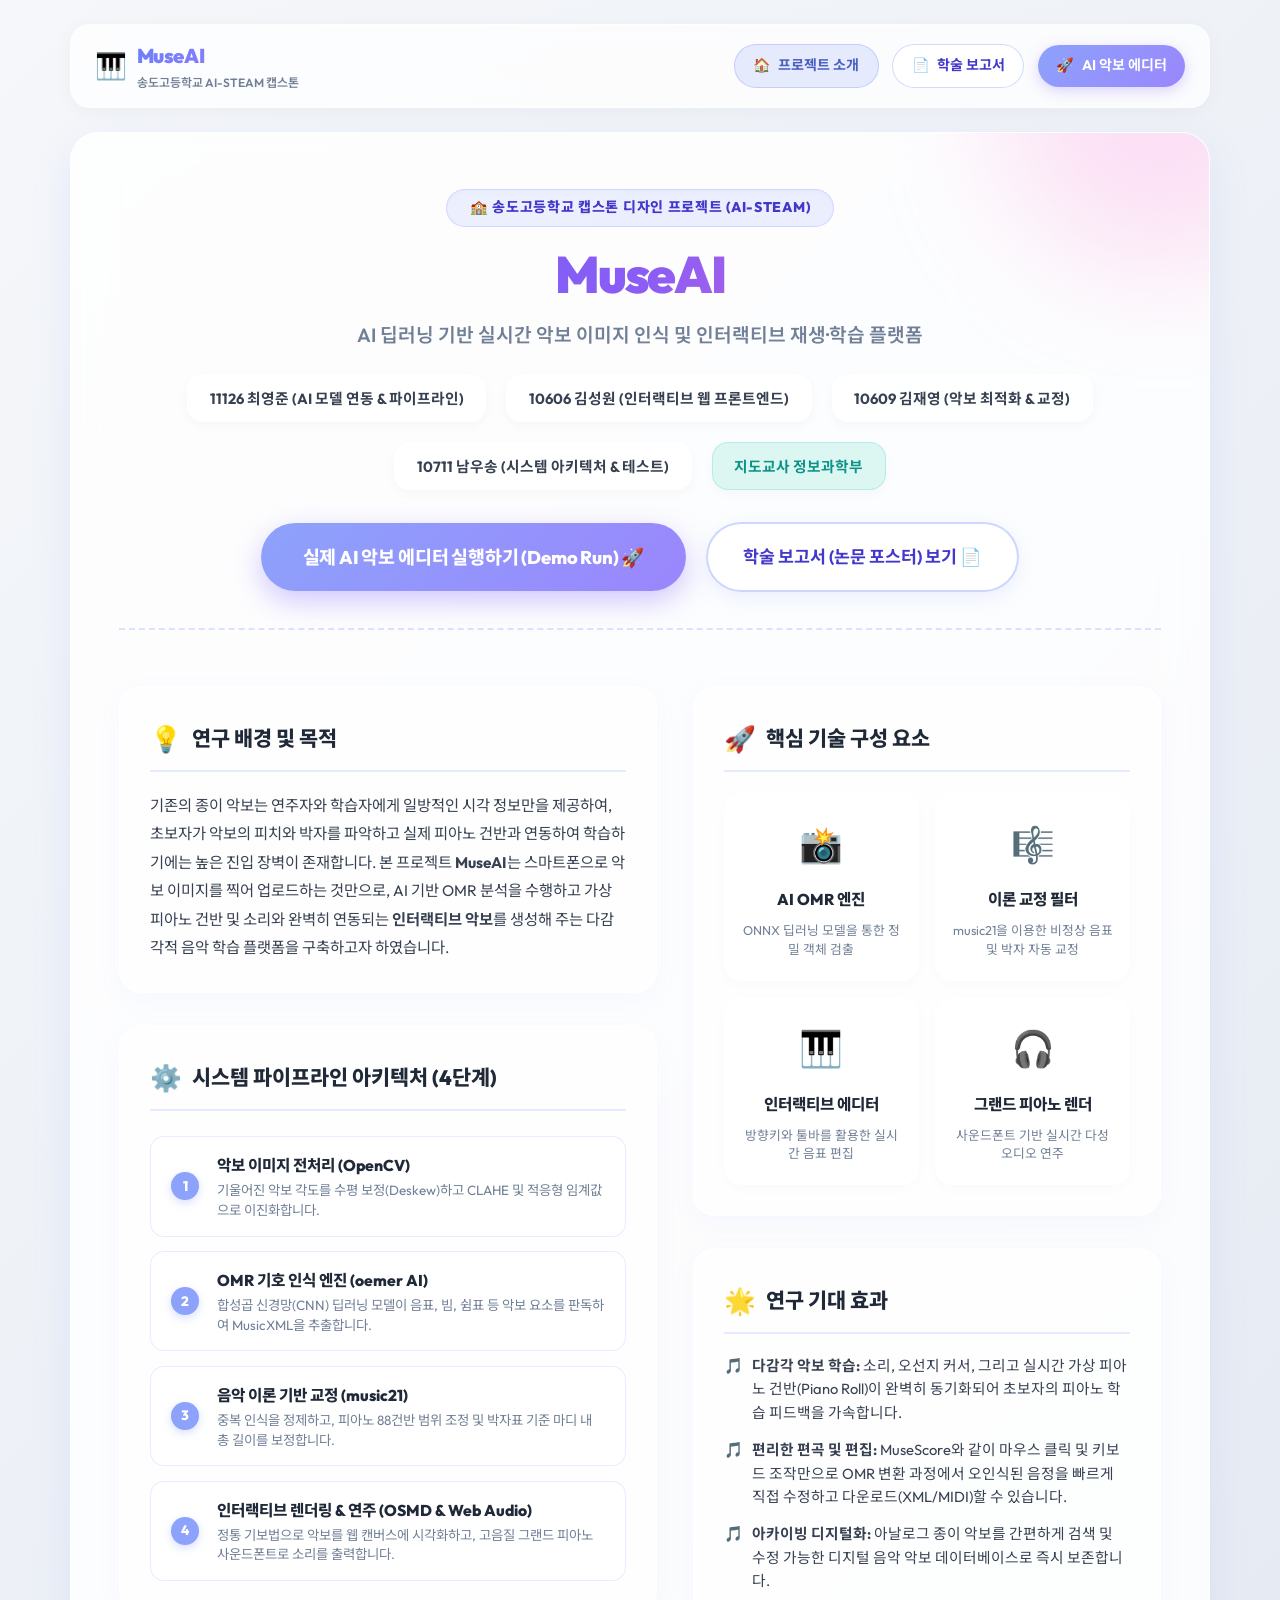
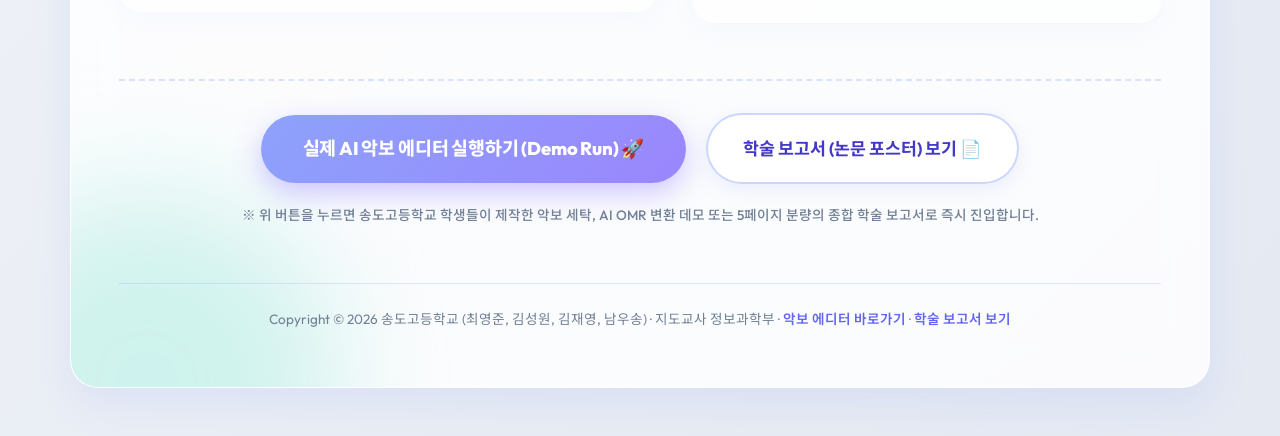
==== static/landing.html @ ded9f11a "feat: implement MuseAI landing page and academic paper poster report with seamless editor navigation" ====
<!DOCTYPE html>
<html lang="ko">
<head>
    <meta charset="UTF-8">
    <meta name="viewport" content="width=device-width, initial-scale=1.0">
    <title>MuseAI - AI 기반 악보 분석 및 인터랙티브 학습 플랫폼 (송도고등학교 AI-STEAM)</title>
    <meta name="description" content="송도고등학교 최영준, 김성원, 김재영, 남우송 학생의 AI-STEAM 악보 분석기(MuseAI) 프로젝트 소개 포스터 페이지입니다.">
    <link rel="preconnect" href="https://fonts.googleapis.com">
    <link rel="preconnect" href="https://fonts.gstatic.com" crossorigin>
    <link href="https://fonts.googleapis.com/css2?family=Outfit:wght@300;400;500;600;700;800;900&family=Noto+Sans+KR:wght@300;400;500;700;900&display=swap" rel="stylesheet">
    <style>
        /* === 파스텔 톤 프리미엄 스타일 정의 === */
        :root {
            --bg-gradient: linear-gradient(135deg, #f5f7fa 0%, #e4e9f2 100%);
            --primary-pastel: #8da2fb;
            --primary-pastel-hover: #7b91e8;
            --secondary-pastel: #a2e8dd;
            --accent-pastel: #fbc2eb;
            --text-main: #2d3748;
            --text-sub: #718096;
            --glass-card: rgba(255, 255, 255, 0.82);
            --glass-border: rgba(255, 255, 255, 0.7);
            --shadow-pastel: 0 14px 38px rgba(141, 162, 251, 0.16);
            --font-display: 'Outfit', 'Noto Sans KR', sans-serif;
        }

        * {
            box-sizing: border-box;
            margin: 0;
            padding: 0;
        }

        body {
            font-family: var(--font-display);
            background: var(--bg-gradient);
            color: var(--text-main);
            min-height: 100vh;
            line-height: 1.7;
            padding: 1.5rem 1rem 3rem 1rem;
            display: flex;
            flex-direction: column;
            align-items: center;
        }

        /* Top Nav Bar */
        .top-navbar {
            max-width: 1140px;
            width: 100%;
            display: flex;
            justify-content: space-between;
            align-items: center;
            padding: 0.85rem 1.5rem;
            margin-bottom: 1.5rem;
            background: rgba(255, 255, 255, 0.75);
            backdrop-filter: blur(16px);
            -webkit-backdrop-filter: blur(16px);
            border: 1px solid var(--glass-border);
            border-radius: 20px;
            box-shadow: 0 4px 20px rgba(0, 0, 0, 0.04);
        }

        .nav-brand {
            display: flex;
            align-items: center;
            gap: 0.6rem;
            text-decoration: none;
            color: inherit;
        }

        .nav-logo-icon {
            font-size: 1.6rem;
        }

        .nav-brand-title {
            font-size: 1.25rem;
            font-weight: 900;
            background: linear-gradient(120deg, #6c7ffa 0%, #a27bfc 100%);
            -webkit-background-clip: text;
            -webkit-text-fill-color: transparent;
            letter-spacing: -0.02em;
        }

        .nav-brand-sub {
            font-size: 0.75rem;
            color: var(--text-sub);
            font-weight: 600;
        }

        .nav-links {
            display: flex;
            align-items: center;
            gap: 0.85rem;
            list-style: none;
        }

        .nav-item-btn {
            display: inline-flex;
            align-items: center;
            gap: 0.45rem;
            padding: 0.55rem 1.15rem;
            border-radius: 30px;
            font-size: 0.88rem;
            font-weight: 700;
            text-decoration: none;
            transition: all 0.2s ease;
        }

        .nav-btn-active {
            background: rgba(141, 162, 251, 0.2);
            color: #4a5fc1;
            border: 1px solid rgba(141, 162, 251, 0.4);
        }

        .nav-btn-editor {
            background: linear-gradient(135deg, var(--primary-pastel) 0%, #9a86fd 100%);
            color: white;
            box-shadow: 0 4px 14px rgba(154, 134, 253, 0.35);
        }

        .nav-btn-editor:hover {
            transform: translateY(-2px);
            box-shadow: 0 6px 20px rgba(154, 134, 253, 0.5);
            background: linear-gradient(135deg, var(--primary-pastel-hover) 0%, #8771ea 100%);
        }

        .nav-btn-report {
            background: rgba(255, 255, 255, 0.85);
            color: #4338ca;
            border: 1px solid rgba(199, 210, 254, 0.8);
        }

        .nav-btn-report:hover {
            background: #ffffff;
            transform: translateY(-2px);
            box-shadow: 0 4px 12px rgba(141, 162, 251, 0.2);
        }

        .poster-container {
            max-width: 1140px;
            width: 100%;
            background: var(--glass-card);
            backdrop-filter: blur(20px);
            -webkit-backdrop-filter: blur(20px);
            border: 1px solid var(--glass-border);
            border-radius: 28px;
            box-shadow: var(--shadow-pastel);
            padding: 3.5rem 3rem;
            position: relative;
            overflow: hidden;
        }

        /* 장식용 파스텔 블러 구체 */
        .blur-circle {
            position: absolute;
            border-radius: 50%;
            filter: blur(60px);
            opacity: 0.5;
            z-index: -1;
        }
        .circle-1 {
            top: -10%;
            right: -10%;
            width: 320px;
            height: 320px;
            background: var(--accent-pastel);
        }
        .circle-2 {
            bottom: -10%;
            left: -10%;
            width: 380px;
            height: 380px;
            background: var(--secondary-pastel);
        }

        /* ===== HEADER SECTION ===== */
        .poster-header {
            text-align: center;
            margin-bottom: 3.5rem;
            border-bottom: 2px dashed rgba(141, 162, 251, 0.3);
            padding-bottom: 2.25rem;
            position: relative;
        }

        .school-tag {
            display: inline-block;
            background: rgba(141, 162, 251, 0.16);
            color: #4338ca;
            font-weight: 800;
            padding: 0.4rem 1.4rem;
            border-radius: 30px;
            font-size: 0.88rem;
            margin-bottom: 1.1rem;
            letter-spacing: 0.05em;
            box-shadow: inset 0 2px 4px rgba(0,0,0,0.02);
            border: 1px solid rgba(141, 162, 251, 0.3);
        }

        .project-title {
            font-size: 3.2rem;
            font-weight: 900;
            letter-spacing: -0.04em;
            line-height: 1.15;
            margin-bottom: 1rem;
            background: linear-gradient(120deg, #5b6df6 0%, #8b5cf6 50%, #f472b6 100%);
            -webkit-background-clip: text;
            -webkit-text-fill-color: transparent;
        }

        .project-subtitle {
            font-size: 1.2rem;
            color: var(--text-sub);
            font-weight: 600;
            max-width: 760px;
            margin: 0 auto 1.5rem auto;
            line-height: 1.6;
        }

        /* ===== TEAM MEMBERS INFO ===== */
        .team-banner {
            display: flex;
            justify-content: center;
            gap: 1.25rem;
            flex-wrap: wrap;
            margin-top: 1.5rem;
        }

        .member-card {
            background: rgba(255, 255, 255, 0.7);
            padding: 0.65rem 1.35rem;
            border-radius: 16px;
            border: 1px solid rgba(255, 255, 255, 0.9);
            font-size: 0.92rem;
            font-weight: 700;
            color: #374151;
            box-shadow: 0 4px 12px rgba(0,0,0,0.03);
            transition: transform 0.2s, box-shadow 0.2s;
        }
        .member-card:hover {
            transform: translateY(-2px);
            box-shadow: 0 6px 16px rgba(141, 162, 251, 0.15);
            background: #ffffff;
        }

        .advisor-badge {
            background: rgba(162, 232, 221, 0.35);
            border-color: rgba(162, 232, 221, 0.7);
            color: #0d9488;
        }

        /* ===== HERO ACTION BUTTONS ===== */
        .hero-actions {
            display: flex;
            gap: 1.25rem;
            justify-content: center;
            align-items: center;
            flex-wrap: wrap;
            margin-top: 2rem;
        }

        .btn-hero-primary {
            display: inline-flex;
            align-items: center;
            gap: 0.75rem;
            background: linear-gradient(135deg, var(--primary-pastel) 0%, #9a86fd 100%);
            color: white;
            text-decoration: none;
            font-size: 1.15rem;
            font-weight: 800;
            padding: 1.15rem 2.6rem;
            border-radius: 40px;
            box-shadow: 0 10px 28px rgba(154, 134, 253, 0.45);
            transition: all 0.25s cubic-bezier(0.4, 0, 0.2, 1);
            letter-spacing: -0.01em;
        }

        .btn-hero-primary:hover {
            transform: translateY(-3px) scale(1.02);
            box-shadow: 0 14px 34px rgba(154, 134, 253, 0.6);
            background: linear-gradient(135deg, var(--primary-pastel-hover) 0%, #8771ea 100%);
        }

        .btn-hero-secondary {
            display: inline-flex;
            align-items: center;
            gap: 0.75rem;
            background: rgba(255, 255, 255, 0.85);
            color: #4338ca;
            text-decoration: none;
            font-size: 1.08rem;
            font-weight: 700;
            padding: 1.15rem 2.2rem;
            border-radius: 40px;
            border: 2px solid rgba(199, 210, 254, 0.9);
            box-shadow: 0 6px 20px rgba(141, 162, 251, 0.15);
            transition: all 0.25s cubic-bezier(0.4, 0, 0.2, 1);
        }

        .btn-hero-secondary:hover {
            transform: translateY(-3px) scale(1.02);
            box-shadow: 0 10px 26px rgba(141, 162, 251, 0.28);
            background: #ffffff;
            border-color: #8da2fb;
        }

        /* ===== GRID LAYOUT ===== */
        .poster-grid {
            display: grid;
            grid-template-columns: 1.15fr 1fr;
            gap: 2.25rem;
            margin-bottom: 3.5rem;
        }

        @media (max-width: 900px) {
            .poster-grid {
                grid-template-columns: 1fr;
            }
            .poster-container {
                padding: 2.25rem 1.5rem;
            }
            .project-title {
                font-size: 2.4rem;
            }
        }

        .section-card {
            background: rgba(255, 255, 255, 0.55);
            border: 1px solid rgba(255, 255, 255, 0.85);
            border-radius: 22px;
            padding: 1.85rem;
            box-shadow: 0 8px 24px rgba(141, 162, 251, 0.05);
            display: flex;
            flex-direction: column;
            gap: 1.25rem;
            transition: transform 0.2s ease, box-shadow 0.2s ease;
        }

        .section-card:hover {
            background: rgba(255, 255, 255, 0.72);
            box-shadow: 0 12px 30px rgba(141, 162, 251, 0.1);
        }

        .section-card h3 {
            font-size: 1.3rem;
            font-weight: 800;
            color: #1f2937;
            display: flex;
            align-items: center;
            gap: 0.65rem;
            border-bottom: 2px solid rgba(141, 162, 251, 0.22);
            padding-bottom: 0.6rem;
        }

        .section-card h3 span {
            font-size: 1.6rem;
        }

        /* ===== SYSTEM ARCHITECTURE FLOW ===== */
        .flow-container {
            display: flex;
            flex-direction: column;
            gap: 0.9rem;
            margin-top: 0.35rem;
        }

        .flow-step {
            display: flex;
            align-items: center;
            gap: 1.1rem;
            background: rgba(255, 255, 255, 0.75);
            border-radius: 14px;
            padding: 0.95rem 1.3rem;
            border: 1px solid rgba(141, 162, 251, 0.2);
            transition: all 0.2s ease;
        }

        .flow-step:hover {
            transform: translateX(5px);
            background: #ffffff;
            box-shadow: 0 6px 16px rgba(141, 162, 251, 0.12);
        }

        .step-num {
            background: var(--primary-pastel);
            color: white;
            font-weight: 800;
            font-size: 0.85rem;
            width: 28px;
            height: 28px;
            border-radius: 50%;
            display: flex;
            align-items: center;
            justify-content: center;
            flex-shrink: 0;
            box-shadow: 0 3px 8px rgba(141, 162, 251, 0.35);
        }

        .step-info h4 {
            font-size: 0.98rem;
            font-weight: 800;
            color: #1f2937;
        }

        .step-info p {
            font-size: 0.84rem;
            color: var(--text-sub);
            margin-top: 0.15rem;
            line-height: 1.45;
        }

        /* ===== CORE TECH CARDS ===== */
        .tech-grid {
            display: grid;
            grid-template-columns: 1fr 1fr;
            gap: 1rem;
        }
        @media (max-width: 520px) {
            .tech-grid {
                grid-template-columns: 1fr;
            }
        }

        .tech-item {
            background: rgba(255, 255, 255, 0.7);
            border-radius: 18px;
            padding: 1.35rem 1rem;
            border: 1px solid rgba(255, 255, 255, 0.95);
            box-shadow: 0 4px 14px rgba(0,0,0,0.02);
            text-align: center;
            display: flex;
            flex-direction: column;
            align-items: center;
            gap: 0.5rem;
            transition: all 0.2s ease;
        }
        .tech-item:hover {
            transform: translateY(-4px);
            background: #ffffff;
            box-shadow: 0 8px 20px rgba(141, 162, 251, 0.15);
        }

        .tech-icon {
            font-size: 2.2rem;
            margin-bottom: 0.25rem;
        }

        .tech-item h4 {
            font-size: 0.98rem;
            font-weight: 800;
            color: #1f2937;
        }

        .tech-item p {
            font-size: 0.8rem;
            color: var(--text-sub);
            line-height: 1.45;
        }

        /* ===== TEXT STYLING ===== */
        .intro-text {
            font-size: 0.96rem;
            color: #374151;
            line-height: 1.85;
        }

        .bullet-list {
            list-style: none;
            display: flex;
            flex-direction: column;
            gap: 0.85rem;
        }

        .bullet-list li {
            position: relative;
            padding-left: 1.8rem;
            font-size: 0.92rem;
            color: #374151;
            line-height: 1.6;
        }

        .bullet-list li::before {
            content: "🎵";
            position: absolute;
            left: 0;
            font-size: 0.95rem;
        }

        /* ===== ACTION SECTION ===== */
        .action-banner {
            text-align: center;
            margin-top: 1.5rem;
            display: flex;
            flex-direction: column;
            align-items: center;
            gap: 1.25rem;
            padding-top: 2rem;
            border-top: 2px dashed rgba(141, 162, 251, 0.3);
        }

        .btn-hint {
            font-size: 0.85rem;
            color: var(--text-sub);
            font-weight: 500;
        }

        /* ===== FOOTER ===== */
        .poster-footer {
            text-align: center;
            margin-top: 3.5rem;
            font-size: 0.85rem;
            color: var(--text-sub);
            border-top: 1px solid rgba(141, 162, 251, 0.25);
            padding-top: 1.5rem;
        }

        .poster-footer a {
            color: #6366f1;
            text-decoration: none;
            font-weight: 600;
        }

        .poster-footer a:hover {
            text-decoration: underline;
        }
    </style>
</head>
<body>

<!-- ===== TOP NAVIGATION BAR ===== -->
<nav class="top-navbar">
    <a href="/" class="nav-brand">
        <span class="nav-logo-icon">🎹</span>
        <div>
            <div class="nav-brand-title">MuseAI</div>
            <div class="nav-brand-sub">송도고등학교 AI-STEAM 캡스톤</div>
        </div>
    </a>
    <ul class="nav-links">
        <li><a href="/" class="nav-item-btn nav-btn-active"><span>🏠</span> 프로젝트 소개</a></li>
        <li><a href="/report" class="nav-item-btn nav-btn-report"><span>📄</span> 학술 보고서</a></li>
        <li><a href="/editor" class="nav-item-btn nav-btn-editor"><span>🚀</span> AI 악보 에디터</a></li>
    </ul>
</nav>

<div class="poster-container">
    <!-- 배경 버블 -->
    <div class="blur-circle circle-1"></div>
    <div class="blur-circle circle-2"></div>

    <!-- Hidden OSMD Container to ensure test suite compatibility -->
    <div id="osmd-container" style="display:none;" aria-hidden="true"></div>

    <!-- ===== HEADER ===== -->
    <header class="poster-header">
        <div class="school-tag">🏫 송도고등학교 캡스톤 디자인 프로젝트 (AI-STEAM)</div>
        <h1 class="project-title">MuseAI</h1>
        <p class="project-subtitle">AI 딥러닝 기반 실시간 악보 이미지 인식 및 인터랙티브 재생·학습 플랫폼</p>
        
        <!-- 팀 배너 -->
        <div class="team-banner">
            <div class="member-card">11126 최영준 (AI 모델 연동 &amp; 파이프라인)</div>
            <div class="member-card">10606 김성원 (인터랙티브 웹 프론트엔드)</div>
            <div class="member-card">10609 김재영 (악보 최적화 &amp; 교정)</div>
            <div class="member-card">10711 남우송 (시스템 아키텍처 &amp; 테스트)</div>
            <div class="member-card advisor-badge">지도교사 정보과학부</div>
        </div>

        <!-- HERO CTAs -->
        <div class="hero-actions">
            <a href="/editor" class="btn-hero-primary">
                실제 AI 악보 에디터 실행하기 (Demo Run) 🚀
            </a>
            <a href="/report" class="btn-hero-secondary">
                학술 보고서 (논문 포스터) 보기 📄
            </a>
        </div>
    </header>

    <!-- ===== GRID BODY ===== -->
    <main class="poster-grid">
        
        <!-- Left: Introduction & System Flow -->
        <div style="display: flex; flex-direction: column; gap: 2rem;">
            
            <!-- 연구 목적 -->
            <section class="section-card">
                <h3><span>💡</span>연구 배경 및 목적</h3>
                <p class="intro-text">
                    기존의 종이 악보는 연주자와 학습자에게 일방적인 시각 정보만을 제공하여, 초보자가 악보의 피치와 박자를 파악하고 실제 피아노 건반과 연동하여 학습하기에는 높은 진입 장벽이 존재합니다. 
                    본 프로젝트 <strong>MuseAI</strong>는 스마트폰으로 악보 이미지를 찍어 업로드하는 것만으로, AI 기반 OMR 분석을 수행하고 가상 피아노 건반 및 소리와 완벽히 연동되는 <strong>인터랙티브 악보</strong>를 생성해 주는 다감각적 음악 학습 플랫폼을 구축하고자 하였습니다.
                </p>
            </section>

            <!-- 파이프라인 아키텍처 -->
            <section class="section-card">
                <h3><span>⚙️</span>시스템 파이프라인 아키텍처 (4단계)</h3>
                <div class="flow-container">
                    <div class="flow-step">
                        <div class="step-num">1</div>
                        <div class="step-info">
                            <h4>악보 이미지 전처리 (OpenCV)</h4>
                            <p>기울어진 악보 각도를 수평 보정(Deskew)하고 CLAHE 및 적응형 임계값으로 이진화합니다.</p>
                        </div>
                    </div>
                    <div class="flow-step">
                        <div class="step-num">2</div>
                        <div class="step-info">
                            <h4>OMR 기호 인식 엔진 (oemer AI)</h4>
                            <p>합성곱 신경망(CNN) 딥러닝 모델이 음표, 빔, 쉼표 등 악보 요소를 판독하여 MusicXML을 추출합니다.</p>
                        </div>
                    </div>
                    <div class="flow-step">
                        <div class="step-num">3</div>
                        <div class="step-info">
                            <h4>음악 이론 기반 교정 (music21)</h4>
                            <p>중복 인식을 정제하고, 피아노 88건반 범위 조정 및 박자표 기준 마디 내 총 길이를 보정합니다.</p>
                        </div>
                    </div>
                    <div class="flow-step">
                        <div class="step-num">4</div>
                        <div class="step-info">
                            <h4>인터랙티브 렌더링 &amp; 연주 (OSMD &amp; Web Audio)</h4>
                            <p>정통 기보법으로 악보를 웹 캔버스에 시각화하고, 고음질 그랜드 피아노 사운드폰트로 소리를 출력합니다.</p>
                        </div>
                    </div>
                </div>
            </section>

        </div>

        <!-- Right: Tech details & Expected Effects -->
        <div style="display: flex; flex-direction: column; gap: 2rem;">

            <!-- 핵심 기술 구성 요소 -->
            <section class="section-card">
                <h3><span>🚀</span>핵심 기술 구성 요소</h3>
                <div class="tech-grid">
                    <div class="tech-item">
                        <div class="tech-icon">📸</div>
                        <h4>AI OMR 엔진</h4>
                        <p>ONNX 딥러닝 모델을 통한 정밀 객체 검출</p>
                    </div>
                    <div class="tech-item">
                        <div class="tech-icon">🎼</div>
                        <h4>이론 교정 필터</h4>
                        <p>music21을 이용한 비정상 음표 및 박자 자동 교정</p>
                    </div>
                    <div class="tech-item">
                        <div class="tech-icon">🎹</div>
                        <h4>인터랙티브 에디터</h4>
                        <p>방향키와 툴바를 활용한 실시간 음표 편집</p>
                    </div>
                    <div class="tech-item">
                        <div class="tech-icon">🎧</div>
                        <h4>그랜드 피아노 렌더</h4>
                        <p>사운드폰트 기반 실시간 다성 오디오 연주</p>
                    </div>
                </div>
            </section>

            <!-- 기대 효과 -->
            <section class="section-card">
                <h3><span>🌟</span>연구 기대 효과</h3>
                <ul class="bullet-list">
                    <li><strong>다감각 악보 학습:</strong> 소리, 오선지 커서, 그리고 실시간 가상 피아노 건반(Piano Roll)이 완벽히 동기화되어 초보자의 피아노 학습 피드백을 가속합니다.</li>
                    <li><strong>편리한 편곡 및 편집:</strong> MuseScore와 같이 마우스 클릭 및 키보드 조작만으로 OMR 변환 과정에서 오인식된 음정을 빠르게 직접 수정하고 다운로드(XML/MIDI)할 수 있습니다.</li>
                    <li><strong>아카이빙 디지털화:</strong> 아날로그 종이 악보를 간편하게 검색 및 수정 가능한 디지털 음악 악보 데이터베이스로 즉시 보존합니다.</li>
                </ul>
            </section>

        </div>

    </main>

    <!-- ===== CALL TO ACTION ===== -->
    <section class="action-banner">
        <div style="display: flex; gap: 1.25rem; flex-wrap: wrap; justify-content: center; align-items: center;">
            <a href="/editor" class="btn-hero-primary">
                실제 AI 악보 에디터 실행하기 (Demo Run) 🚀
            </a>
            <a href="/report" class="btn-hero-secondary">
                학술 보고서 (논문 포스터) 보기 📄
            </a>
        </div>
        <p class="btn-hint">※ 위 버튼을 누르면 송도고등학교 학생들이 제작한 악보 세탁, AI OMR 변환 데모 또는 5페이지 분량의 종합 학술 보고서로 즉시 진입합니다.</p>
    </section>

    <!-- ===== FOOTER ===== -->
    <footer class="poster-footer">
        <p>Copyright © 2026 송도고등학교 (최영준, 김성원, 김재영, 남우송) · 지도교사 정보과학부 · <a href="/editor">악보 에디터 바로가기</a> · <a href="/report">학술 보고서 보기</a></p>
    </footer>
</div>

</body>
</html>
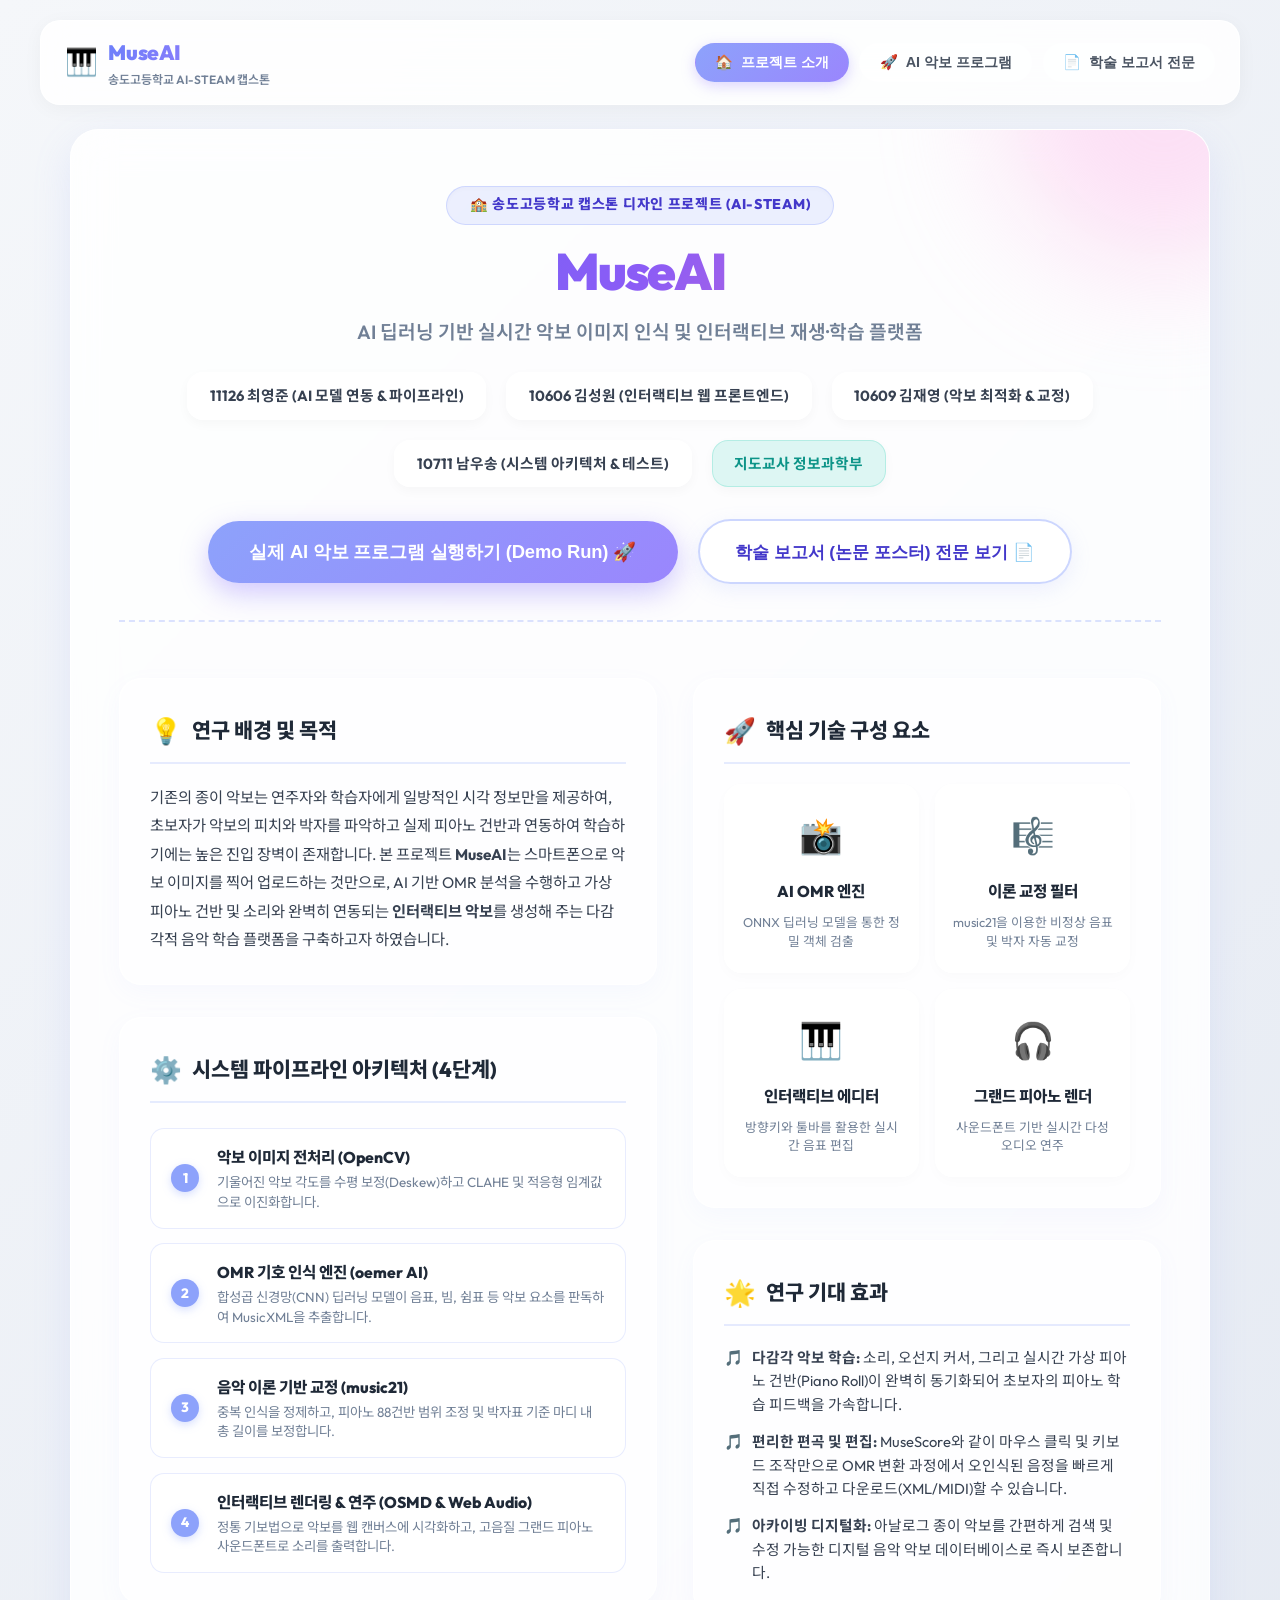
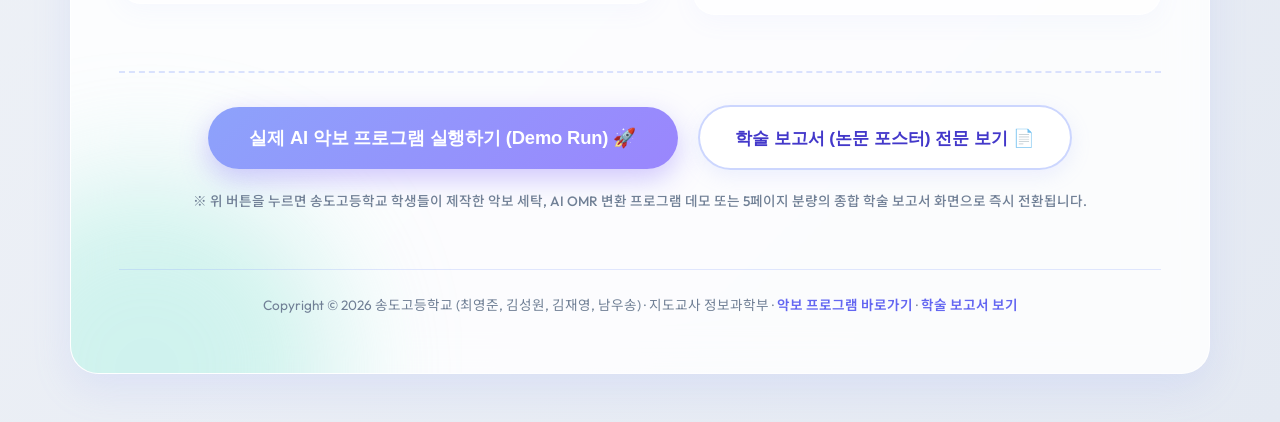
==== commit 7060defc: "feat: integrate program and academic report tabs directly into introduction page for Render deployme" ====
--- a/static/landing.html
+++ b/static/landing.html
@@ -18,7 +18,7 @@
             --accent-pastel: #fbc2eb;
             --text-main: #2d3748;
             --text-sub: #718096;
-            --glass-card: rgba(255, 255, 255, 0.82);
+            --glass-card: rgba(255, 255, 255, 0.84);
             --glass-border: rgba(255, 255, 255, 0.7);
             --shadow-pastel: 0 14px 38px rgba(141, 162, 251, 0.16);
             --font-display: 'Outfit', 'Noto Sans KR', sans-serif;
@@ -36,43 +36,47 @@
             color: var(--text-main);
             min-height: 100vh;
             line-height: 1.7;
-            padding: 1.5rem 1rem 3rem 1rem;
+            padding: 1.25rem 1rem 3rem 1rem;
             display: flex;
             flex-direction: column;
             align-items: center;
         }
 
-        /* Top Nav Bar */
+        /* ===== TOP NAVBAR WITH TABS ===== */
         .top-navbar {
-            max-width: 1140px;
+            max-width: 1200px;
             width: 100%;
             display: flex;
             justify-content: space-between;
             align-items: center;
             padding: 0.85rem 1.5rem;
             margin-bottom: 1.5rem;
-            background: rgba(255, 255, 255, 0.75);
+            background: rgba(255, 255, 255, 0.85);
             backdrop-filter: blur(16px);
             -webkit-backdrop-filter: blur(16px);
             border: 1px solid var(--glass-border);
             border-radius: 20px;
             box-shadow: 0 4px 20px rgba(0, 0, 0, 0.04);
+            position: sticky;
+            top: 0.75rem;
+            z-index: 1000;
         }
 
         .nav-brand {
             display: flex;
             align-items: center;
-            gap: 0.6rem;
+            gap: 0.65rem;
             text-decoration: none;
             color: inherit;
+            cursor: pointer;
         }
 
         .nav-logo-icon {
-            font-size: 1.6rem;
+            font-size: 1.65rem;
         }
 
         .nav-brand-title {
-            font-size: 1.25rem;
+            font-size: 1.3rem;
             font-weight: 900;
             background: linear-gradient(120deg, #6c7ffa 0%, #a27bfc 100%);
             -webkit-background-clip: text;
@@ -86,58 +90,150 @@
             font-weight: 600;
         }
 
-        .nav-links {
-            display: flex;
-            align-items: center;
-            gap: 0.85rem;
+        .nav-tabs {
+            display: flex;
+            align-items: center;
+            gap: 0.65rem;
             list-style: none;
         }
 
-        .nav-item-btn {
+        .tab-btn {
             display: inline-flex;
             align-items: center;
-            gap: 0.45rem;
-            padding: 0.55rem 1.15rem;
+            gap: 0.5rem;
+            padding: 0.55rem 1.2rem;
             border-radius: 30px;
-            font-size: 0.88rem;
+            font-size: 0.9rem;
             font-weight: 700;
             text-decoration: none;
-            transition: all 0.2s ease;
-        }
-
-        .nav-btn-active {
-            background: rgba(141, 162, 251, 0.2);
-            color: #4a5fc1;
-            border: 1px solid rgba(141, 162, 251, 0.4);
-        }
-
-        .nav-btn-editor {
+            cursor: pointer;
+            border: 1px solid transparent;
+            background: rgba(255, 255, 255, 0.6);
+            color: #4b5563;
+            transition: all 0.2s cubic-bezier(0.4, 0, 0.2, 1);
+        }
+
+        .tab-btn:hover {
+            background: rgba(255, 255, 255, 0.95);
+            color: #1f2937;
+            transform: translateY(-1px);
+        }
+
+        .tab-btn.active {
             background: linear-gradient(135deg, var(--primary-pastel) 0%, #9a86fd 100%);
             color: white;
             box-shadow: 0 4px 14px rgba(154, 134, 253, 0.35);
-        }
-
-        .nav-btn-editor:hover {
-            transform: translateY(-2px);
-            box-shadow: 0 6px 20px rgba(154, 134, 253, 0.5);
-            background: linear-gradient(135deg, var(--primary-pastel-hover) 0%, #8771ea 100%);
-        }
-
-        .nav-btn-report {
+            border-color: transparent;
+        }
+
+        @media (max-width: 768px) {
+            .top-navbar {
+                flex-direction: column;
+                gap: 0.75rem;
+                padding: 1rem;
+            }
+            .nav-tabs {
+                width: 100%;
+                justify-content: center;
+                flex-wrap: wrap;
+            }
+            .tab-btn {
+                padding: 0.45rem 0.85rem;
+                font-size: 0.82rem;
+            }
+        }
+
+        /* ===== VIEW PANELS ===== */
+        .view-panel {
+            display: none;
+            width: 100%;
+            max-width: 1200px;
+        }
+
+        .view-panel.active {
+            display: block;
+            animation: fadeIn 0.3s ease-out;
+        }
+
+        @keyframes fadeIn {
+            from { opacity: 0; transform: translateY(6px); }
+            to { opacity: 1; transform: translateY(0); }
+        }
+
+        /* ===== EMBEDDED IFRAME VIEWS (PROGRAM & REPORT) ===== */
+        .embedded-card {
+            background: var(--glass-card);
+            backdrop-filter: blur(20px);
+            -webkit-backdrop-filter: blur(20px);
+            border: 1px solid var(--glass-border);
+            border-radius: 24px;
+            box-shadow: var(--shadow-pastel);
+            padding: 1.25rem 1.5rem 1.5rem 1.5rem;
+            display: flex;
+            flex-direction: column;
+            gap: 1rem;
+        }
+
+        .embedded-toolbar {
+            display: flex;
+            justify-content: space-between;
+            align-items: center;
+            flex-wrap: wrap;
+            gap: 0.75rem;
+            padding-bottom: 0.75rem;
+            border-bottom: 1px solid rgba(141, 162, 251, 0.2);
+        }
+
+        .embedded-title {
+            display: flex;
+            align-items: center;
+            gap: 0.5rem;
+            font-size: 1.15rem;
+            font-weight: 800;
+            color: #1f2937;
+        }
+
+        .embedded-actions {
+            display: flex;
+            gap: 0.65rem;
+            align-items: center;
+        }
+
+        .btn-action-sm {
+            display: inline-flex;
+            align-items: center;
+            gap: 0.4rem;
+            padding: 0.45rem 1rem;
+            border-radius: 20px;
+            font-size: 0.82rem;
+            font-weight: 700;
+            text-decoration: none;
             background: rgba(255, 255, 255, 0.85);
             color: #4338ca;
             border: 1px solid rgba(199, 210, 254, 0.8);
-        }
-
-        .nav-btn-report:hover {
+            cursor: pointer;
+            transition: all 0.2s;
+        }
+        .btn-action-sm:hover {
             background: #ffffff;
-            transform: translateY(-2px);
-            box-shadow: 0 4px 12px rgba(141, 162, 251, 0.2);
-        }
-
+            transform: translateY(-1px);
+            box-shadow: 0 4px 10px rgba(141, 162, 251, 0.15);
+        }
+
+        .embedded-iframe {
+            width: 100%;
+            height: 88vh;
+            border: 1px solid rgba(226, 232, 240, 0.9);
+            border-radius: 16px;
+            background: #ffffff;
+            box-shadow: inset 0 2px 6px rgba(0,0,0,0.03);
+        }
+
+        /* ===== POSTER CONTAINER (INTRO VIEW) ===== */
         .poster-container {
             max-width: 1140px;
             width: 100%;
+            margin: 0 auto;
             background: var(--glass-card);
             backdrop-filter: blur(20px);
             -webkit-backdrop-filter: blur(20px);
@@ -271,6 +367,8 @@
             box-shadow: 0 10px 28px rgba(154, 134, 253, 0.45);
             transition: all 0.25s cubic-bezier(0.4, 0, 0.2, 1);
             letter-spacing: -0.01em;
+            cursor: pointer;
+            border: none;
         }
 
         .btn-hero-primary:hover {
@@ -293,6 +391,7 @@
             border: 2px solid rgba(199, 210, 254, 0.9);
             box-shadow: 0 6px 20px rgba(141, 162, 251, 0.15);
             transition: all 0.25s cubic-bezier(0.4, 0, 0.2, 1);
+            cursor: pointer;
         }
 
         .btn-hero-secondary:hover {
@@ -516,6 +615,7 @@
             color: #6366f1;
             text-decoration: none;
             font-weight: 600;
+            cursor: pointer;
         }
 
         .poster-footer a:hover {
@@ -525,170 +625,298 @@
 </head>
 <body>
 
-<!-- ===== TOP NAVIGATION BAR ===== -->
+<!-- ===== TOP NAVIGATION BAR WITH TABS ===== -->
 <nav class="top-navbar">
-    <a href="/" class="nav-brand">
+    <div class="nav-brand" onclick="switchTab('intro')">
         <span class="nav-logo-icon">🎹</span>
         <div>
             <div class="nav-brand-title">MuseAI</div>
             <div class="nav-brand-sub">송도고등학교 AI-STEAM 캡스톤</div>
         </div>
-    </a>
-    <ul class="nav-links">
-        <li><a href="/" class="nav-item-btn nav-btn-active"><span>🏠</span> 프로젝트 소개</a></li>
-        <li><a href="/report" class="nav-item-btn nav-btn-report"><span>📄</span> 학술 보고서</a></li>
-        <li><a href="/editor" class="nav-item-btn nav-btn-editor"><span>🚀</span> AI 악보 에디터</a></li>
+    </div>
+    <ul class="nav-tabs">
+        <li>
+            <button class="tab-btn active" id="tab-intro-btn" onclick="switchTab('intro')">
+                <span>🏠</span> 프로젝트 소개
+            </button>
+        </li>
+        <li>
+            <button class="tab-btn" id="tab-editor-btn" onclick="switchTab('editor')">
+                <span>🚀</span> AI 악보 프로그램
+            </button>
+        </li>
+        <li>
+            <button class="tab-btn" id="tab-report-btn" onclick="switchTab('report')">
+                <span>📄</span> 학술 보고서 전문
+            </button>
+        </li>
     </ul>
 </nav>
 
-<div class="poster-container">
-    <!-- 배경 버블 -->
-    <div class="blur-circle circle-1"></div>
-    <div class="blur-circle circle-2"></div>
-
-    <!-- Hidden OSMD Container to ensure test suite compatibility -->
-    <div id="osmd-container" style="display:none;" aria-hidden="true"></div>
-
-    <!-- ===== HEADER ===== -->
-    <header class="poster-header">
-        <div class="school-tag">🏫 송도고등학교 캡스톤 디자인 프로젝트 (AI-STEAM)</div>
-        <h1 class="project-title">MuseAI</h1>
-        <p class="project-subtitle">AI 딥러닝 기반 실시간 악보 이미지 인식 및 인터랙티브 재생·학습 플랫폼</p>
-        
-        <!-- 팀 배너 -->
-        <div class="team-banner">
-            <div class="member-card">11126 최영준 (AI 모델 연동 &amp; 파이프라인)</div>
-            <div class="member-card">10606 김성원 (인터랙티브 웹 프론트엔드)</div>
-            <div class="member-card">10609 김재영 (악보 최적화 &amp; 교정)</div>
-            <div class="member-card">10711 남우송 (시스템 아키텍처 &amp; 테스트)</div>
-            <div class="member-card advisor-badge">지도교사 정보과학부</div>
-        </div>
-
-        <!-- HERO CTAs -->
-        <div class="hero-actions">
-            <a href="/editor" class="btn-hero-primary">
-                실제 AI 악보 에디터 실행하기 (Demo Run) 🚀
-            </a>
-            <a href="/report" class="btn-hero-secondary">
-                학술 보고서 (논문 포스터) 보기 📄
-            </a>
-        </div>
-    </header>
-
-    <!-- ===== GRID BODY ===== -->
-    <main class="poster-grid">
-        
-        <!-- Left: Introduction & System Flow -->
-        <div style="display: flex; flex-direction: column; gap: 2rem;">
+<!-- Hidden OSMD Container to ensure test suite compatibility -->
+<div id="osmd-container" style="display:none;" aria-hidden="true"></div>
+
+<!-- ======================================================== -->
+<!-- VIEW 1: 프로젝트 소개 포스터 (기본 화면)                  -->
+<!-- ======================================================== -->
+<div id="view-intro" class="view-panel active">
+    <div class="poster-container">
+        <!-- 배경 버블 -->
+        <div class="blur-circle circle-1"></div>
+        <div class="blur-circle circle-2"></div>
+
+        <!-- ===== HEADER ===== -->
+        <header class="poster-header">
+            <div class="school-tag">🏫 송도고등학교 캡스톤 디자인 프로젝트 (AI-STEAM)</div>
+            <h1 class="project-title">MuseAI</h1>
+            <p class="project-subtitle">AI 딥러닝 기반 실시간 악보 이미지 인식 및 인터랙티브 재생·학습 플랫폼</p>
             
-            <!-- 연구 목적 -->
-            <section class="section-card">
-                <h3><span>💡</span>연구 배경 및 목적</h3>
-                <p class="intro-text">
-                    기존의 종이 악보는 연주자와 학습자에게 일방적인 시각 정보만을 제공하여, 초보자가 악보의 피치와 박자를 파악하고 실제 피아노 건반과 연동하여 학습하기에는 높은 진입 장벽이 존재합니다. 
-                    본 프로젝트 <strong>MuseAI</strong>는 스마트폰으로 악보 이미지를 찍어 업로드하는 것만으로, AI 기반 OMR 분석을 수행하고 가상 피아노 건반 및 소리와 완벽히 연동되는 <strong>인터랙티브 악보</strong>를 생성해 주는 다감각적 음악 학습 플랫폼을 구축하고자 하였습니다.
-                </p>
-            </section>
-
-            <!-- 파이프라인 아키텍처 -->
-            <section class="section-card">
-                <h3><span>⚙️</span>시스템 파이프라인 아키텍처 (4단계)</h3>
-                <div class="flow-container">
-                    <div class="flow-step">
-                        <div class="step-num">1</div>
-                        <div class="step-info">
-                            <h4>악보 이미지 전처리 (OpenCV)</h4>
-                            <p>기울어진 악보 각도를 수평 보정(Deskew)하고 CLAHE 및 적응형 임계값으로 이진화합니다.</p>
+            <!-- 팀 배너 -->
+            <div class="team-banner">
+                <div class="member-card">11126 최영준 (AI 모델 연동 &amp; 파이프라인)</div>
+                <div class="member-card">10606 김성원 (인터랙티브 웹 프론트엔드)</div>
+                <div class="member-card">10609 김재영 (악보 최적화 &amp; 교정)</div>
+                <div class="member-card">10711 남우송 (시스템 아키텍처 &amp; 테스트)</div>
+                <div class="member-card advisor-badge">지도교사 정보과학부</div>
+            </div>
+
+            <!-- HERO CTAs (소개 페이지 안에서 프로그램 및 보고서로 즉시 전환) -->
+            <div class="hero-actions">
+                <button onclick="switchTab('editor')" class="btn-hero-primary">
+                    실제 AI 악보 프로그램 실행하기 (Demo Run) 🚀
+                </button>
+                <button onclick="switchTab('report')" class="btn-hero-secondary">
+                    학술 보고서 (논문 포스터) 전문 보기 📄
+                </button>
+            </div>
+        </header>
+
+        <!-- ===== GRID BODY ===== -->
+        <main class="poster-grid">
+            
+            <!-- Left: Introduction & System Flow -->
+            <div style="display: flex; flex-direction: column; gap: 2rem;">
+                
+                <!-- 연구 목적 -->
+                <section class="section-card">
+                    <h3><span>💡</span>연구 배경 및 목적</h3>
+                    <p class="intro-text">
+                        기존의 종이 악보는 연주자와 학습자에게 일방적인 시각 정보만을 제공하여, 초보자가 악보의 피치와 박자를 파악하고 실제 피아노 건반과 연동하여 학습하기에는 높은 진입 장벽이 존재합니다. 
+                        본 프로젝트 <strong>MuseAI</strong>는 스마트폰으로 악보 이미지를 찍어 업로드하는 것만으로, AI 기반 OMR 분석을 수행하고 가상 피아노 건반 및 소리와 완벽히 연동되는 <strong>인터랙티브 악보</strong>를 생성해 주는 다감각적 음악 학습 플랫폼을 구축하고자 하였습니다.
+                    </p>
+                </section>
+
+                <!-- 파이프라인 아키텍처 -->
+                <section class="section-card">
+                    <h3><span>⚙️</span>시스템 파이프라인 아키텍처 (4단계)</h3>
+                    <div class="flow-container">
+                        <div class="flow-step">
+                            <div class="step-num">1</div>
+                            <div class="step-info">
+                                <h4>악보 이미지 전처리 (OpenCV)</h4>
+                                <p>기울어진 악보 각도를 수평 보정(Deskew)하고 CLAHE 및 적응형 임계값으로 이진화합니다.</p>
+                            </div>
+                        </div>
+                        <div class="flow-step">
+                            <div class="step-num">2</div>
+                            <div class="step-info">
+                                <h4>OMR 기호 인식 엔진 (oemer AI)</h4>
+                                <p>합성곱 신경망(CNN) 딥러닝 모델이 음표, 빔, 쉼표 등 악보 요소를 판독하여 MusicXML을 추출합니다.</p>
+                            </div>
+                        </div>
+                        <div class="flow-step">
+                            <div class="step-num">3</div>
+                            <div class="step-info">
+                                <h4>음악 이론 기반 교정 (music21)</h4>
+                                <p>중복 인식을 정제하고, 피아노 88건반 범위 조정 및 박자표 기준 마디 내 총 길이를 보정합니다.</p>
+                            </div>
+                        </div>
+                        <div class="flow-step">
+                            <div class="step-num">4</div>
+                            <div class="step-info">
+                                <h4>인터랙티브 렌더링 &amp; 연주 (OSMD &amp; Web Audio)</h4>
+                                <p>정통 기보법으로 악보를 웹 캔버스에 시각화하고, 고음질 그랜드 피아노 사운드폰트로 소리를 출력합니다.</p>
+                            </div>
                         </div>
                     </div>
-                    <div class="flow-step">
-                        <div class="step-num">2</div>
-                        <div class="step-info">
-                            <h4>OMR 기호 인식 엔진 (oemer AI)</h4>
-                            <p>합성곱 신경망(CNN) 딥러닝 모델이 음표, 빔, 쉼표 등 악보 요소를 판독하여 MusicXML을 추출합니다.</p>
+                </section>
+
+            </div>
+
+            <!-- Right: Tech details & Expected Effects -->
+            <div style="display: flex; flex-direction: column; gap: 2rem;">
+
+                <!-- 핵심 기술 구성 요소 -->
+                <section class="section-card">
+                    <h3><span>🚀</span>핵심 기술 구성 요소</h3>
+                    <div class="tech-grid">
+                        <div class="tech-item">
+                            <div class="tech-icon">📸</div>
+                            <h4>AI OMR 엔진</h4>
+                            <p>ONNX 딥러닝 모델을 통한 정밀 객체 검출</p>
+                        </div>
+                        <div class="tech-item">
+                            <div class="tech-icon">🎼</div>
+                            <h4>이론 교정 필터</h4>
+                            <p>music21을 이용한 비정상 음표 및 박자 자동 교정</p>
+                        </div>
+                        <div class="tech-item">
+                            <div class="tech-icon">🎹</div>
+                            <h4>인터랙티브 에디터</h4>
+                            <p>방향키와 툴바를 활용한 실시간 음표 편집</p>
+                        </div>
+                        <div class="tech-item">
+                            <div class="tech-icon">🎧</div>
+                            <h4>그랜드 피아노 렌더</h4>
+                            <p>사운드폰트 기반 실시간 다성 오디오 연주</p>
                         </div>
                     </div>
-                    <div class="flow-step">
-                        <div class="step-num">3</div>
-                        <div class="step-info">
-                            <h4>음악 이론 기반 교정 (music21)</h4>
-                            <p>중복 인식을 정제하고, 피아노 88건반 범위 조정 및 박자표 기준 마디 내 총 길이를 보정합니다.</p>
-                        </div>
-                    </div>
-                    <div class="flow-step">
-                        <div class="step-num">4</div>
-                        <div class="step-info">
-                            <h4>인터랙티브 렌더링 &amp; 연주 (OSMD &amp; Web Audio)</h4>
-                            <p>정통 기보법으로 악보를 웹 캔버스에 시각화하고, 고음질 그랜드 피아노 사운드폰트로 소리를 출력합니다.</p>
-                        </div>
-                    </div>
-                </div>
-            </section>
-
+                </section>
+
+                <!-- 기대 효과 -->
+                <section class="section-card">
+                    <h3><span>🌟</span>연구 기대 효과</h3>
+                    <ul class="bullet-list">
+                        <li><strong>다감각 악보 학습:</strong> 소리, 오선지 커서, 그리고 실시간 가상 피아노 건반(Piano Roll)이 완벽히 동기화되어 초보자의 피아노 학습 피드백을 가속합니다.</li>
+                        <li><strong>편리한 편곡 및 편집:</strong> MuseScore와 같이 마우스 클릭 및 키보드 조작만으로 OMR 변환 과정에서 오인식된 음정을 빠르게 직접 수정하고 다운로드(XML/MIDI)할 수 있습니다.</li>
+                        <li><strong>아카이빙 디지털화:</strong> 아날로그 종이 악보를 간편하게 검색 및 수정 가능한 디지털 음악 악보 데이터베이스로 즉시 보존합니다.</li>
+                    </ul>
+                </section>
+
+            </div>
+
+        </main>
+
+        <!-- ===== CALL TO ACTION ===== -->
+        <section class="action-banner">
+            <div style="display: flex; gap: 1.25rem; flex-wrap: wrap; justify-content: center; align-items: center;">
+                <button onclick="switchTab('editor')" class="btn-hero-primary">
+                    실제 AI 악보 프로그램 실행하기 (Demo Run) 🚀
+                </button>
+                <button onclick="switchTab('report')" class="btn-hero-secondary">
+                    학술 보고서 (논문 포스터) 전문 보기 📄
+                </button>
+            </div>
+            <p class="btn-hint">※ 위 버튼을 누르면 송도고등학교 학생들이 제작한 악보 세탁, AI OMR 변환 프로그램 데모 또는 5페이지 분량의 종합 학술 보고서 화면으로 즉시 전환됩니다.</p>
+        </section>
+
+        <!-- ===== FOOTER ===== -->
+        <footer class="poster-footer">
+            <p>Copyright © 2026 송도고등학교 (최영준, 김성원, 김재영, 남우송) · 지도교사 정보과학부 · <a onclick="switchTab('editor')">악보 프로그램 바로가기</a> · <a onclick="switchTab('report')">학술 보고서 보기</a></p>
+        </footer>
+    </div>
+</div>
+
+<!-- ======================================================== -->
+<!-- VIEW 2: AI 악보 에디터 프로그램                           -->
+<!-- ======================================================== -->
+<div id="view-editor" class="view-panel">
+    <div class="embedded-card">
+        <div class="embedded-toolbar">
+            <div class="embedded-title">
+                <span>🎹</span> MuseAI 인터랙티브 악보 프로그램 (Live Studio)
+            </div>
+            <div class="embedded-actions">
+                <button onclick="switchTab('intro')" class="btn-action-sm">
+                    <span>🏠</span> 소개 페이지로 돌아가기
+                </button>
+                <a href="/editor" target="_blank" class="btn-action-sm" title="새 브라우저 탭에서 전체화면으로 실행">
+                    <span>⛶</span> 새 창으로 열기 (/editor)
+                </a>
+            </div>
         </div>
-
-        <!-- Right: Tech details & Expected Effects -->
-        <div style="display: flex; flex-direction: column; gap: 2rem;">
-
-            <!-- 핵심 기술 구성 요소 -->
-            <section class="section-card">
-                <h3><span>🚀</span>핵심 기술 구성 요소</h3>
-                <div class="tech-grid">
-                    <div class="tech-item">
-                        <div class="tech-icon">📸</div>
-                        <h4>AI OMR 엔진</h4>
-                        <p>ONNX 딥러닝 모델을 통한 정밀 객체 검출</p>
-                    </div>
-                    <div class="tech-item">
-                        <div class="tech-icon">🎼</div>
-                        <h4>이론 교정 필터</h4>
-                        <p>music21을 이용한 비정상 음표 및 박자 자동 교정</p>
-                    </div>
-                    <div class="tech-item">
-                        <div class="tech-icon">🎹</div>
-                        <h4>인터랙티브 에디터</h4>
-                        <p>방향키와 툴바를 활용한 실시간 음표 편집</p>
-                    </div>
-                    <div class="tech-item">
-                        <div class="tech-icon">🎧</div>
-                        <h4>그랜드 피아노 렌더</h4>
-                        <p>사운드폰트 기반 실시간 다성 오디오 연주</p>
-                    </div>
-                </div>
-            </section>
-
-            <!-- 기대 효과 -->
-            <section class="section-card">
-                <h3><span>🌟</span>연구 기대 효과</h3>
-                <ul class="bullet-list">
-                    <li><strong>다감각 악보 학습:</strong> 소리, 오선지 커서, 그리고 실시간 가상 피아노 건반(Piano Roll)이 완벽히 동기화되어 초보자의 피아노 학습 피드백을 가속합니다.</li>
-                    <li><strong>편리한 편곡 및 편집:</strong> MuseScore와 같이 마우스 클릭 및 키보드 조작만으로 OMR 변환 과정에서 오인식된 음정을 빠르게 직접 수정하고 다운로드(XML/MIDI)할 수 있습니다.</li>
-                    <li><strong>아카이빙 디지털화:</strong> 아날로그 종이 악보를 간편하게 검색 및 수정 가능한 디지털 음악 악보 데이터베이스로 즉시 보존합니다.</li>
-                </ul>
-            </section>
-
+        <iframe src="/editor" class="embedded-iframe" id="editor-iframe" title="MuseAI Interactive Sheet Music Studio"></iframe>
+    </div>
+</div>
+
+<!-- ======================================================== -->
+<!-- VIEW 3: 학술 보고서 전문 (논문 포스터)                    -->
+<!-- ======================================================== -->
+<div id="view-report" class="view-panel">
+    <div class="embedded-card">
+        <div class="embedded-toolbar">
+            <div class="embedded-title">
+                <span>📄</span> MuseAI 종합 학술 보고서 (논문 포스터 전문)
+            </div>
+            <div class="embedded-actions">
+                <button onclick="switchTab('intro')" class="btn-action-sm">
+                    <span>🏠</span> 소개 페이지로 돌아가기
+                </button>
+                <button onclick="printReport()" class="btn-action-sm">
+                    <span>🖨️</span> 보고서 인쇄
+                </button>
+                <a href="/report" target="_blank" class="btn-action-sm" title="새 브라우저 탭에서 전체화면으로 열기">
+                    <span>⛶</span> 새 창으로 열기 (/report)
+                </a>
+            </div>
         </div>
-
-    </main>
-
-    <!-- ===== CALL TO ACTION ===== -->
-    <section class="action-banner">
-        <div style="display: flex; gap: 1.25rem; flex-wrap: wrap; justify-content: center; align-items: center;">
-            <a href="/editor" class="btn-hero-primary">
-                실제 AI 악보 에디터 실행하기 (Demo Run) 🚀
-            </a>
-            <a href="/report" class="btn-hero-secondary">
-                학술 보고서 (논문 포스터) 보기 📄
-            </a>
-        </div>
-        <p class="btn-hint">※ 위 버튼을 누르면 송도고등학교 학생들이 제작한 악보 세탁, AI OMR 변환 데모 또는 5페이지 분량의 종합 학술 보고서로 즉시 진입합니다.</p>
-    </section>
-
-    <!-- ===== FOOTER ===== -->
-    <footer class="poster-footer">
-        <p>Copyright © 2026 송도고등학교 (최영준, 김성원, 김재영, 남우송) · 지도교사 정보과학부 · <a href="/editor">악보 에디터 바로가기</a> · <a href="/report">학술 보고서 보기</a></p>
-    </footer>
+        <iframe src="/report" class="embedded-iframe" id="report-iframe" title="MuseAI Academic Report"></iframe>
+    </div>
 </div>
+
+<!-- ===== TAB SWITCHER SCRIPT ===== -->
+<script>
+    function switchTab(tabName) {
+        // Hide all views
+        document.querySelectorAll('.view-panel').forEach(function(panel) {
+            panel.classList.remove('active');
+        });
+
+        // Deactivate all buttons
+        document.querySelectorAll('.tab-btn').forEach(function(btn) {
+            btn.classList.remove('active');
+        });
+
+        if (tabName === 'editor') {
+            document.getElementById('view-editor').classList.add('active');
+            document.getElementById('tab-editor-btn').classList.add('active');
+            window.location.hash = '#editor';
+        } else if (tabName === 'report') {
+            document.getElementById('view-report').classList.add('active');
+            document.getElementById('tab-report-btn').classList.add('active');
+            window.location.hash = '#report';
+        } else {
+            document.getElementById('view-intro').classList.add('active');
+            document.getElementById('tab-intro-btn').classList.add('active');
+            window.location.hash = '#intro';
+        }
+
+        // Scroll to top smoothly
+        window.scrollTo({ top: 0, behavior: 'smooth' });
+    }
+
+    function printReport() {
+        var reportIframe = document.getElementById('report-iframe');
+        if (reportIframe && reportIframe.contentWindow) {
+            reportIframe.contentWindow.print();
+        } else {
+            window.open('/report', '_blank');
+        }
+    }
+
+    // Handle hash on initial page load
+    window.addEventListener('DOMContentLoaded', function() {
+        var hash = window.location.hash;
+        if (hash === '#editor') {
+            switchTab('editor');
+        } else if (hash === '#report') {
+            switchTab('report');
+        } else {
+            switchTab('intro');
+        }
+    });
+
+    window.addEventListener('hashchange', function() {
+        var hash = window.location.hash;
+        if (hash === '#editor') {
+            switchTab('editor');
+        } else if (hash === '#report') {
+            switchTab('report');
+        } else {
+            switchTab('intro');
+        }
+    });
+</script>
 
 </body>
 </html>
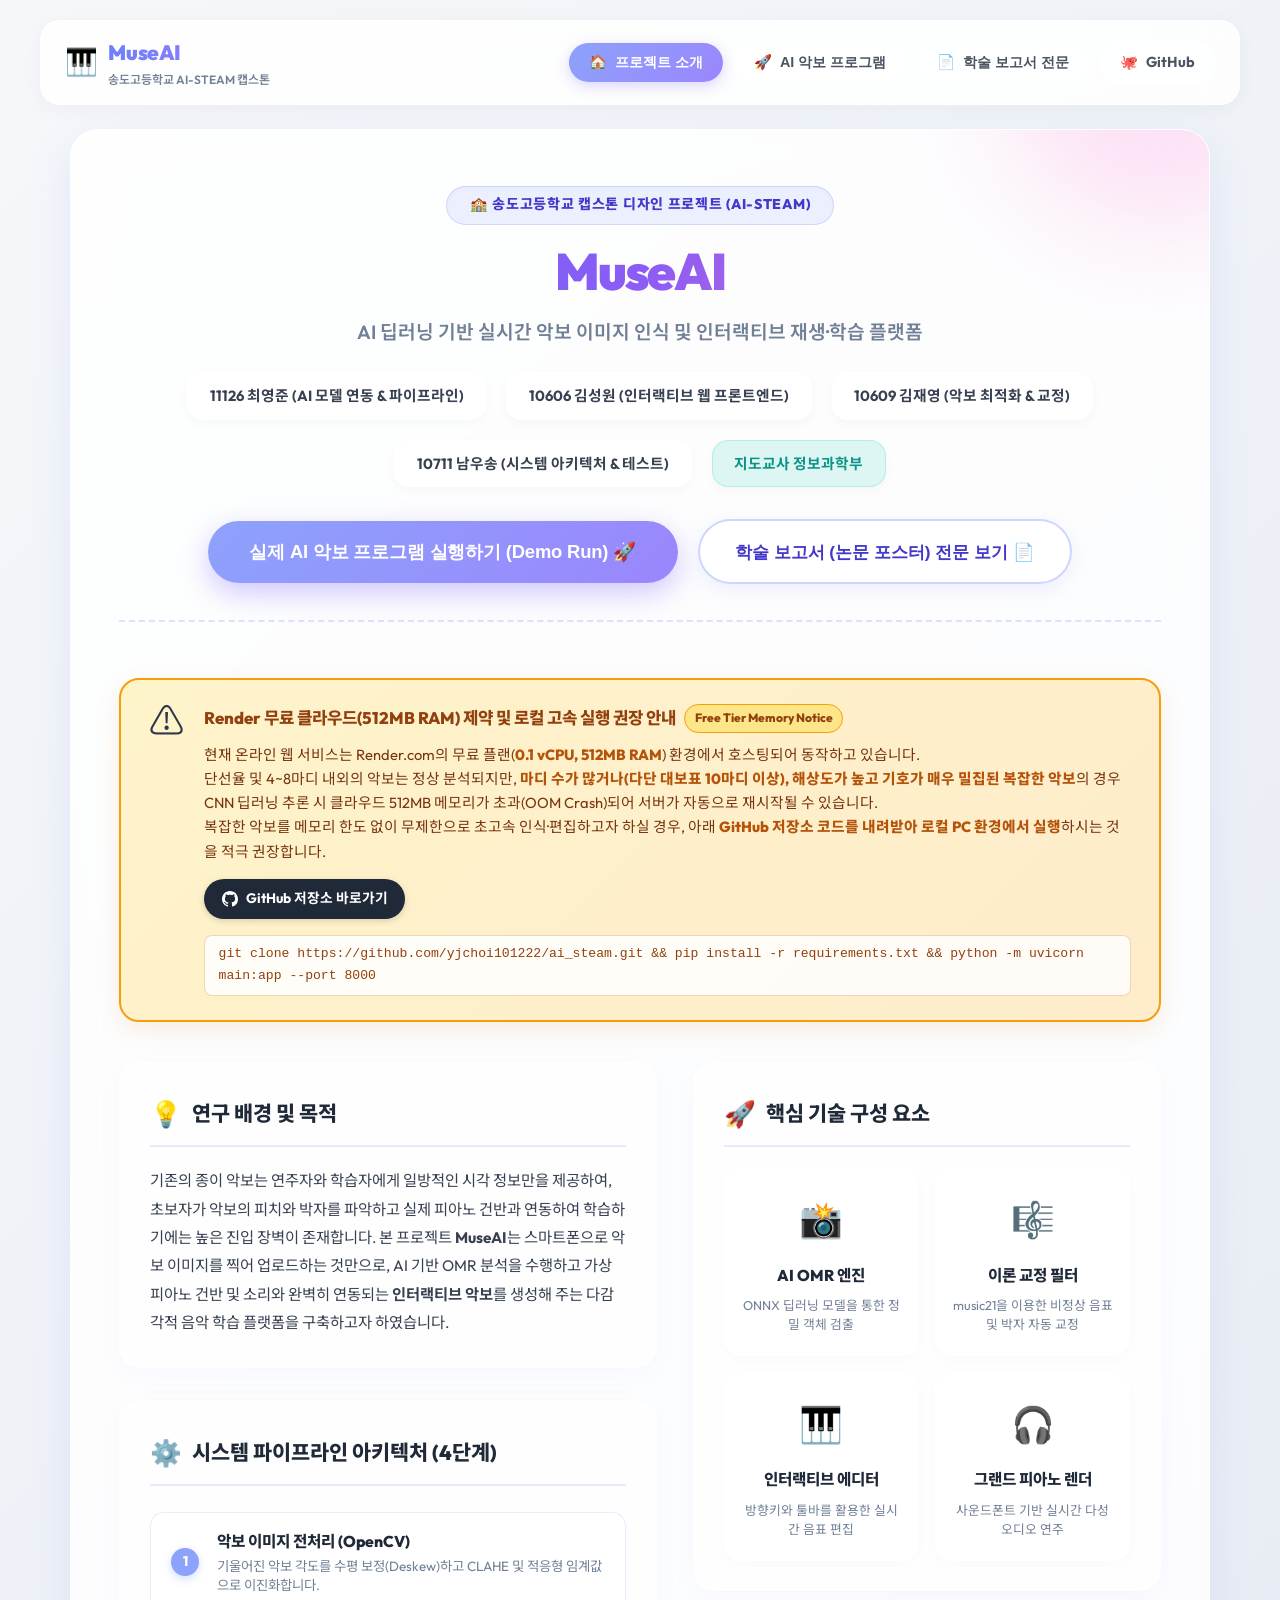
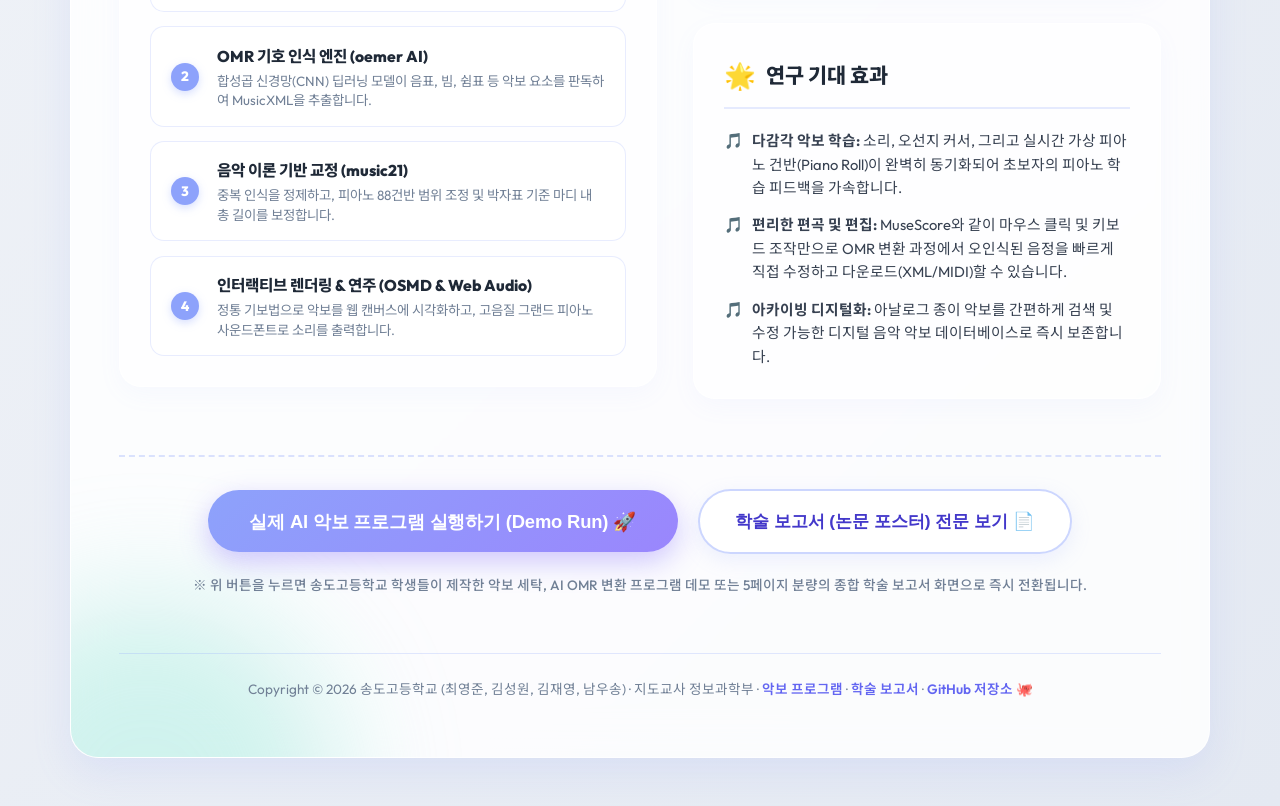
==== commit bc1b58c4: "docs: add GitHub links and cloud memory limitation notice with local execution guide" ====
--- a/static/landing.html
+++ b/static/landing.html
@@ -599,6 +599,104 @@
             font-size: 0.85rem;
             color: var(--text-sub);
             font-weight: 500;
+        }
+
+        /* ===== RENDER CLOUD MEMORY NOTICE BANNER ===== */
+        .render-notice-banner {
+            background: linear-gradient(135deg, rgba(254, 243, 199, 0.95) 0%, rgba(254, 235, 200, 0.95) 100%);
+            border: 2px solid #f59e0b;
+            border-radius: 20px;
+            padding: 1.5rem 1.75rem;
+            margin: 2rem 0 2.5rem 0;
+            display: flex;
+            gap: 1.25rem;
+            align-items: flex-start;
+            box-shadow: 0 8px 24px rgba(217, 119, 6, 0.12);
+        }
+
+        .notice-icon {
+            font-size: 2.2rem;
+            line-height: 1;
+            flex-shrink: 0;
+        }
+
+        .notice-content {
+            display: flex;
+            flex-direction: column;
+            gap: 0.6rem;
+            flex: 1;
+        }
+
+        .notice-title {
+            font-size: 1.05rem;
+            font-weight: 800;
+            color: #92400e;
+            display: flex;
+            align-items: center;
+            gap: 0.5rem;
+            flex-wrap: wrap;
+        }
+
+        .notice-badge {
+            background: #fde68a;
+            color: #92400e;
+            font-size: 0.75rem;
+            font-weight: 800;
+            padding: 0.2rem 0.6rem;
+            border-radius: 20px;
+            border: 1px solid #f59e0b;
+        }
+
+        .notice-desc {
+            font-size: 0.92rem;
+            color: #78350f;
+            line-height: 1.65;
+        }
+
+        .notice-desc strong {
+            color: #b45309;
+            font-weight: 800;
+        }
+
+        .notice-actions {
+            display: flex;
+            align-items: center;
+            gap: 1rem;
+            flex-wrap: wrap;
+            margin-top: 0.35rem;
+        }
+
+        .btn-notice-gh {
+            display: inline-flex;
+            align-items: center;
+            gap: 0.5rem;
+            background: #1f2937;
+            color: #ffffff;
+            font-size: 0.86rem;
+            font-weight: 700;
+            padding: 0.5rem 1.1rem;
+            border-radius: 20px;
+            text-decoration: none;
+            transition: all 0.2s ease;
+            box-shadow: 0 2px 6px rgba(0, 0, 0, 0.15);
+        }
+
+        .btn-notice-gh:hover {
+            background: #111827;
+            transform: translateY(-2px);
+            box-shadow: 0 4px 12px rgba(0, 0, 0, 0.25);
+        }
+
+        .notice-code {
+            font-family: 'Fira Code', monospace;
+            background: rgba(255, 255, 255, 0.85);
+            border: 1px solid rgba(217, 119, 6, 0.3);
+            color: #92400e;
+            padding: 0.45rem 0.85rem;
+            border-radius: 8px;
+            font-size: 0.82rem;
+            overflow-x: auto;
+            max-width: 100%;
         }
 
         /* ===== FOOTER ===== */
@@ -650,6 +748,11 @@
                 <span>📄</span> 학술 보고서 전문
             </button>
         </li>
+        <li>
+            <a href="https://github.com/yjchoi101222/ai_steam" target="_blank" class="tab-btn" style="text-decoration: none;">
+                <span>🐙</span> GitHub
+            </a>
+        </li>
     </ul>
 </nav>
 
@@ -690,6 +793,31 @@
                 </button>
             </div>
         </header>
+
+        <!-- ⚠️ Render 클라우드 메모리(512MB) 제약 및 로컬 구동 권장 안내 배너 -->
+        <div class="render-notice-banner">
+            <div class="notice-icon">⚠️</div>
+            <div class="notice-content">
+                <div class="notice-title">
+                    <span>Render 무료 클라우드(512MB RAM) 제약 및 로컬 고속 실행 권장 안내</span>
+                    <span class="notice-badge">Free Tier Memory Notice</span>
+                </div>
+                <p class="notice-desc">
+                    현재 온라인 웹 서비스는 Render.com의 무료 플랜(<strong>0.1 vCPU, 512MB RAM</strong>) 환경에서 호스팅되어 동작하고 있습니다.
+                    <br>
+                    단선율 및 4~8마디 내외의 악보는 정상 분석되지만, <strong>마디 수가 많거나(다단 대보표 10마디 이상), 해상도가 높고 기호가 매우 밀집된 복잡한 악보</strong>의 경우 CNN 딥러닝 추론 시 클라우드 512MB 메모리가 초과(OOM Crash)되어 서버가 자동으로 재시작될 수 있습니다.
+                    <br>
+                    복잡한 악보를 메모리 한도 없이 무제한으로 초고속 인식·편집하고자 하실 경우, 아래 <strong>GitHub 저장소 코드를 내려받아 로컬 PC 환경에서 실행</strong>하시는 것을 적극 권장합니다.
+                </p>
+                <div class="notice-actions">
+                    <a href="https://github.com/yjchoi101222/ai_steam" target="_blank" class="btn-notice-gh">
+                        <svg width="16" height="16" viewBox="0 0 24 24" fill="currentColor"><path d="M12 0C5.37 0 0 5.37 0 12c0 5.31 3.435 9.795 8.205 11.385.6.105.825-.255.825-.57 0-.285-.015-1.23-.015-2.235-3.015.555-3.795-.735-4.035-1.41-.135-.345-.72-1.41-1.23-1.695-.42-.225-1.02-.78-.015-.795.945-.015 1.62.87 1.845 1.23 1.08 1.815 2.805 1.305 3.495.99.105-.78.42-1.305.765-1.605-2.67-.3-5.46-1.335-5.46-5.925 0-1.305.465-2.385 1.23-3.225-.12-.3-.54-1.53.12-3.18 0 0 1.005-.315 3.3 1.23.96-.27 1.98-.405 3-.405s2.04.135 3 .405c2.295-1.56 3.3-1.23 3.3-1.23.66 1.65.24 2.88.12 3.18.765.84 1.23 1.905 1.23 3.225 0 4.605-2.805 5.625-5.475 5.925.435.375.81 1.095.81 2.22 0 1.605-.015 2.895-.015 3.3 0 .315.225.69.825.57A12.02 12.02 0 0024 12c0-6.63-5.37-12-12-12z"/></svg>
+                        <span>GitHub 저장소 바로가기</span>
+                    </a>
+                    <code class="notice-code">git clone https://github.com/yjchoi101222/ai_steam.git &amp;&amp; pip install -r requirements.txt &amp;&amp; python -m uvicorn main:app --port 8000</code>
+                </div>
+            </div>
+        </div>
 
         <!-- ===== GRID BODY ===== -->
         <main class="poster-grid">
@@ -802,7 +930,7 @@
 
         <!-- ===== FOOTER ===== -->
         <footer class="poster-footer">
-            <p>Copyright © 2026 송도고등학교 (최영준, 김성원, 김재영, 남우송) · 지도교사 정보과학부 · <a onclick="switchTab('editor')">악보 프로그램 바로가기</a> · <a onclick="switchTab('report')">학술 보고서 보기</a></p>
+            <p>Copyright © 2026 송도고등학교 (최영준, 김성원, 김재영, 남우송) · 지도교사 정보과학부 · <a onclick="switchTab('editor')">악보 프로그램</a> · <a onclick="switchTab('report')">학술 보고서</a> · <a href="https://github.com/yjchoi101222/ai_steam" target="_blank">GitHub 저장소 🐙</a></p>
         </footer>
     </div>
 </div>
